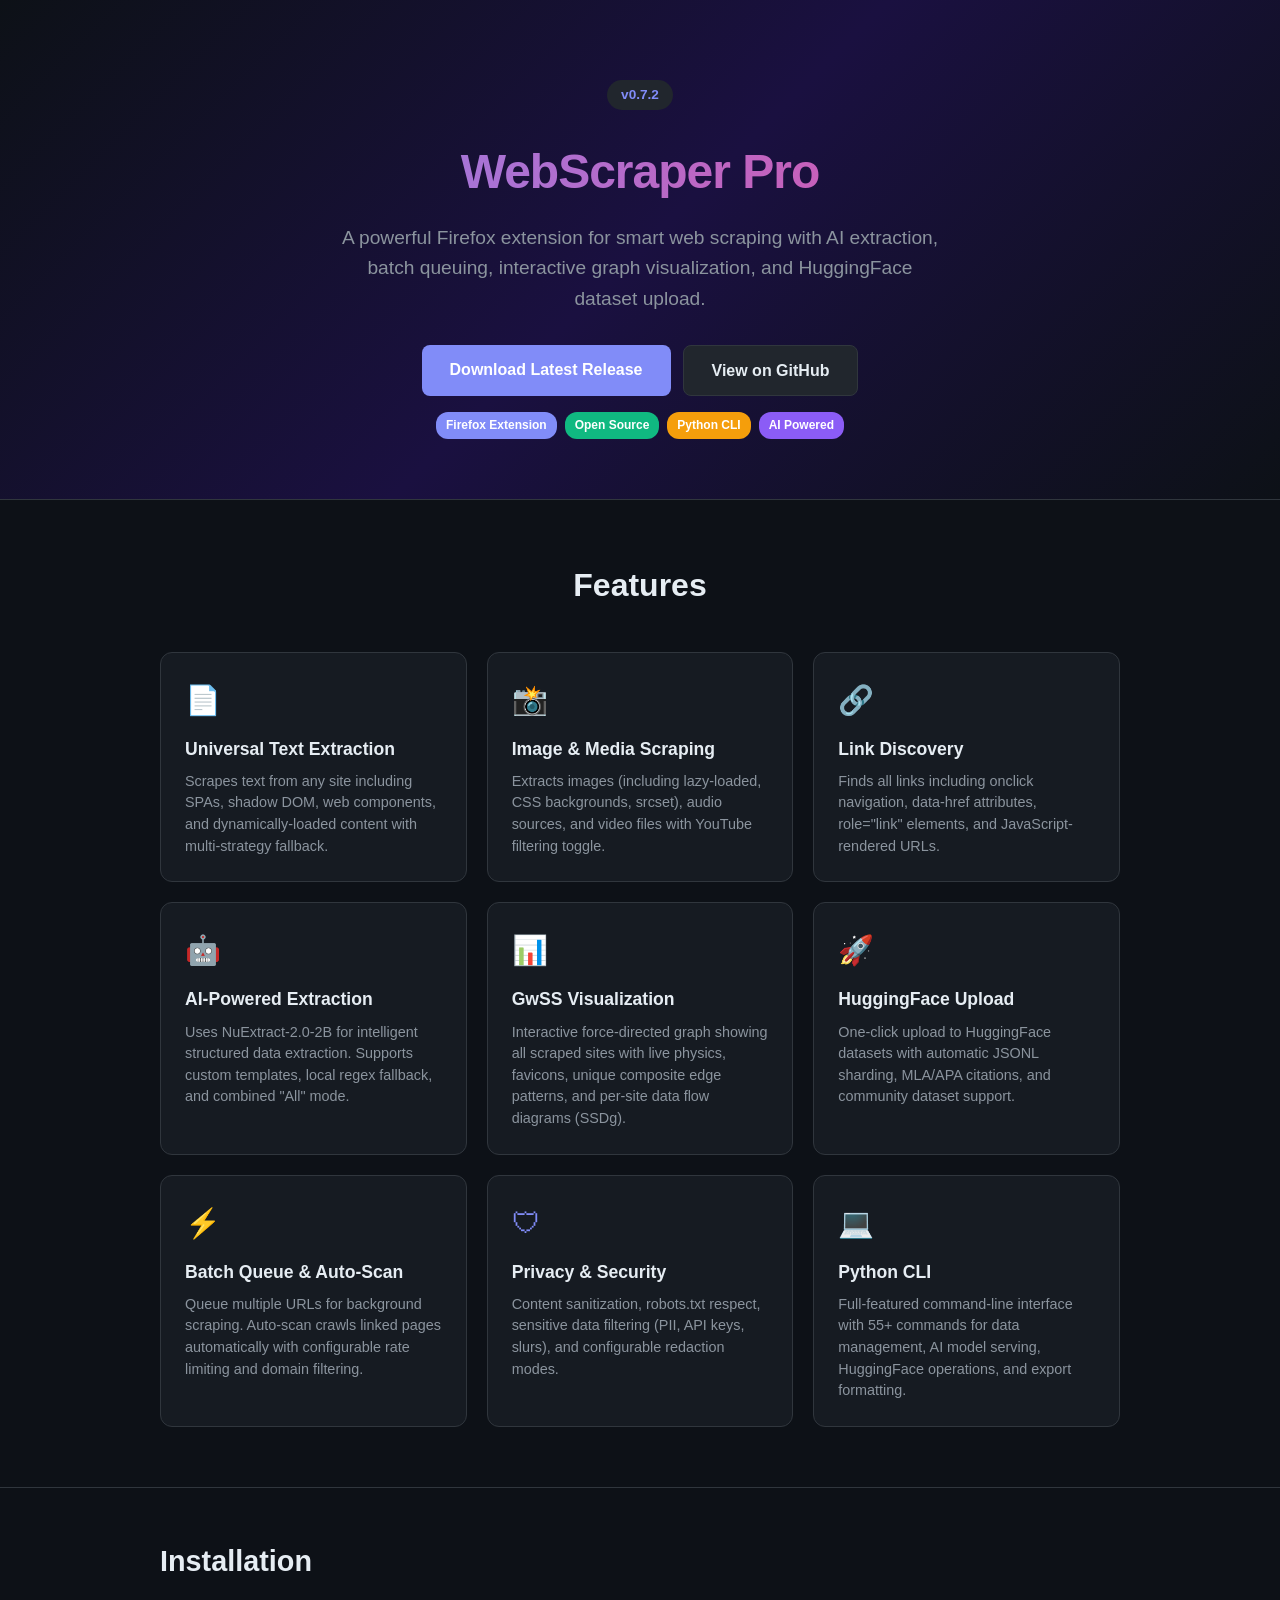
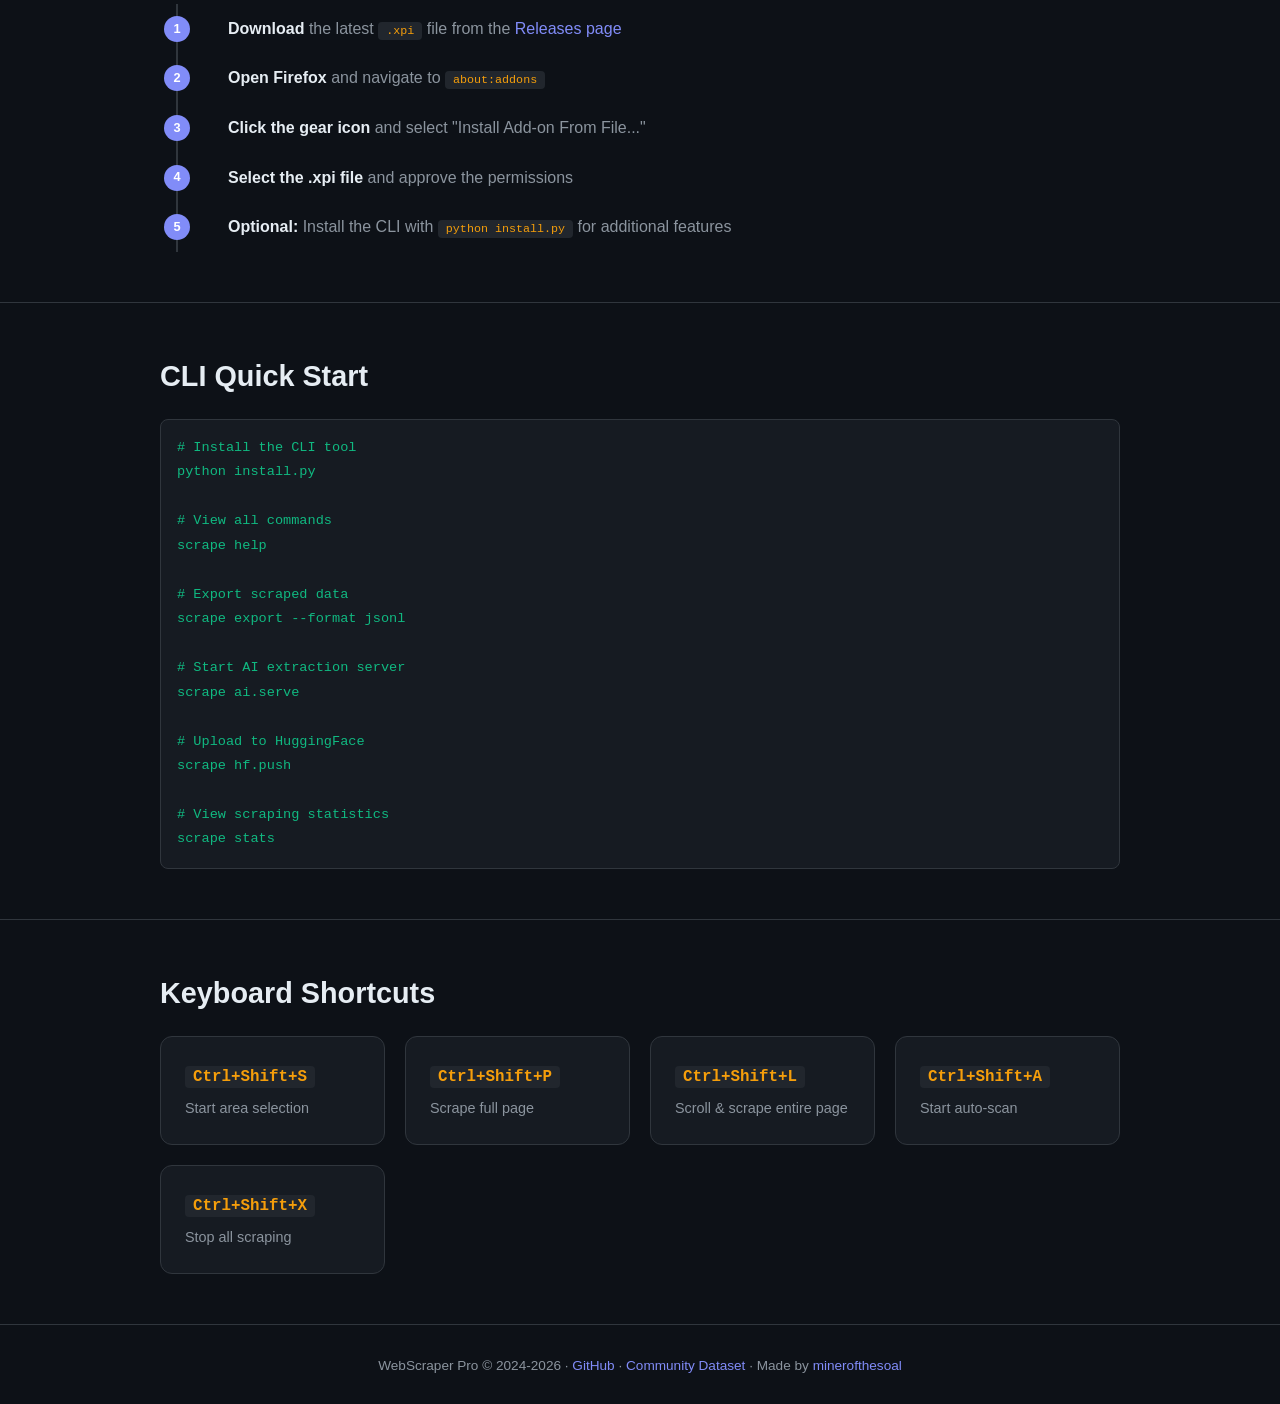
==== docs/index.html @ 4ba517a9 "Add GitHub Pages homepage in docs/ Static landing page with features, installation instructions, CLI" ====
<!DOCTYPE html>
<html lang="en">
<head>
  <meta charset="UTF-8">
  <meta name="viewport" content="width=device-width, initial-scale=1.0">
  <title>WebScraper Pro - Firefox Extension for Smart Web Scraping</title>
  <meta name="description" content="WebScraper Pro is a powerful Firefox extension for scraping text, images, links, audio, and video with AI extraction, batch queuing, GwSS visualization, and HuggingFace upload.">
  <style>
    :root {
      --bg: #0d1117;
      --bg2: #161b22;
      --bg3: #21262d;
      --border: #30363d;
      --text: #e6edf3;
      --text2: #8b949e;
      --accent: #818cf8;
      --accent2: #6366f1;
      --green: #10b981;
      --orange: #f59e0b;
      --purple: #8b5cf6;
      --pink: #ec4899;
    }
    * { margin: 0; padding: 0; box-sizing: border-box; }
    body {
      font-family: -apple-system, BlinkMacSystemFont, "Segoe UI", Roboto, "Inter", sans-serif;
      background: var(--bg);
      color: var(--text);
      line-height: 1.6;
    }
    a { color: var(--accent); text-decoration: none; }
    a:hover { text-decoration: underline; }

    .hero {
      text-align: center;
      padding: 80px 20px 60px;
      background: linear-gradient(135deg, var(--bg) 0%, #1a1040 50%, var(--bg) 100%);
      border-bottom: 1px solid var(--border);
    }
    .hero h1 {
      font-size: 3rem;
      font-weight: 800;
      letter-spacing: -1px;
      background: linear-gradient(90deg, var(--accent), var(--pink));
      -webkit-background-clip: text;
      -webkit-text-fill-color: transparent;
      background-clip: text;
    }
    .hero .tagline {
      font-size: 1.2rem;
      color: var(--text2);
      margin: 12px 0 30px;
      max-width: 600px;
      margin-left: auto;
      margin-right: auto;
    }
    .hero .version {
      display: inline-block;
      background: var(--bg3);
      color: var(--accent);
      padding: 4px 14px;
      border-radius: 20px;
      font-size: 0.85rem;
      font-weight: 600;
      margin-bottom: 24px;
    }
    .btn-row { display: flex; gap: 12px; justify-content: center; flex-wrap: wrap; }
    .btn {
      display: inline-block;
      padding: 12px 28px;
      border-radius: 8px;
      font-size: 1rem;
      font-weight: 600;
      border: none;
      cursor: pointer;
      transition: all 0.2s;
    }
    .btn-primary { background: var(--accent); color: #fff; }
    .btn-primary:hover { background: var(--accent2); text-decoration: none; }
    .btn-secondary { background: var(--bg3); color: var(--text); border: 1px solid var(--border); }
    .btn-secondary:hover { background: var(--border); text-decoration: none; }

    .container { max-width: 1000px; margin: 0 auto; padding: 0 20px; }

    .features {
      padding: 60px 20px;
    }
    .features h2 {
      text-align: center;
      font-size: 2rem;
      margin-bottom: 40px;
    }
    .feature-grid {
      display: grid;
      grid-template-columns: repeat(auto-fit, minmax(280px, 1fr));
      gap: 20px;
      max-width: 1000px;
      margin: 0 auto;
    }
    .feature-card {
      background: var(--bg2);
      border: 1px solid var(--border);
      border-radius: 12px;
      padding: 24px;
      transition: border-color 0.2s;
    }
    .feature-card:hover { border-color: var(--accent); }
    .feature-card .icon {
      font-size: 1.8rem;
      margin-bottom: 12px;
      display: block;
    }
    .feature-card h3 {
      font-size: 1.1rem;
      margin-bottom: 8px;
      color: var(--text);
    }
    .feature-card p {
      font-size: 0.9rem;
      color: var(--text2);
      line-height: 1.5;
    }

    .section {
      padding: 50px 20px;
      border-top: 1px solid var(--border);
    }
    .section h2 {
      font-size: 1.8rem;
      margin-bottom: 20px;
    }

    .install-steps {
      list-style: none;
      counter-reset: step;
    }
    .install-steps li {
      counter-increment: step;
      padding: 12px 0 12px 50px;
      position: relative;
      border-left: 2px solid var(--border);
      margin-left: 16px;
    }
    .install-steps li::before {
      content: counter(step);
      position: absolute;
      left: -14px;
      width: 26px;
      height: 26px;
      background: var(--accent);
      color: #fff;
      border-radius: 50%;
      display: flex;
      align-items: center;
      justify-content: center;
      font-size: 0.8rem;
      font-weight: 700;
    }
    .install-steps li strong { color: var(--text); }
    .install-steps li { color: var(--text2); }

    code {
      background: var(--bg3);
      padding: 2px 8px;
      border-radius: 4px;
      font-size: 0.9em;
      color: var(--orange);
    }

    .cli-section pre {
      background: var(--bg2);
      border: 1px solid var(--border);
      border-radius: 8px;
      padding: 16px;
      overflow-x: auto;
      font-size: 0.85rem;
      color: var(--green);
      line-height: 1.8;
    }

    .footer {
      text-align: center;
      padding: 30px 20px;
      border-top: 1px solid var(--border);
      color: var(--text2);
      font-size: 0.85rem;
    }
    .footer a { color: var(--accent); }

    .badges { display: flex; gap: 8px; justify-content: center; margin-top: 16px; flex-wrap: wrap; }
    .badge {
      display: inline-block;
      font-size: 0.75rem;
      font-weight: 600;
      padding: 4px 10px;
      border-radius: 12px;
      color: #fff;
    }

    @media (max-width: 600px) {
      .hero h1 { font-size: 2rem; }
      .hero .tagline { font-size: 1rem; }
      .feature-grid { grid-template-columns: 1fr; }
    }
  </style>
</head>
<body>
  <div class="hero">
    <span class="version">v0.7.2</span>
    <h1>WebScraper Pro</h1>
    <p class="tagline">
      A powerful Firefox extension for smart web scraping with AI extraction, batch queuing, interactive graph visualization, and HuggingFace dataset upload.
    </p>
    <div class="btn-row">
      <a href="https://github.com/minerofthesoal/Scraper/releases" class="btn btn-primary">Download Latest Release</a>
      <a href="https://github.com/minerofthesoal/Scraper" class="btn btn-secondary">View on GitHub</a>
    </div>
    <div class="badges">
      <span class="badge" style="background: var(--accent)">Firefox Extension</span>
      <span class="badge" style="background: var(--green)">Open Source</span>
      <span class="badge" style="background: var(--orange)">Python CLI</span>
      <span class="badge" style="background: var(--purple)">AI Powered</span>
    </div>
  </div>

  <section class="features">
    <div class="container">
      <h2>Features</h2>
      <div class="feature-grid">
        <div class="feature-card">
          <span class="icon" style="color:var(--accent)">&#128196;</span>
          <h3>Universal Text Extraction</h3>
          <p>Scrapes text from any site including SPAs, shadow DOM, web components, and dynamically-loaded content with multi-strategy fallback.</p>
        </div>
        <div class="feature-card">
          <span class="icon" style="color:var(--orange)">&#128248;</span>
          <h3>Image &amp; Media Scraping</h3>
          <p>Extracts images (including lazy-loaded, CSS backgrounds, srcset), audio sources, and video files with YouTube filtering toggle.</p>
        </div>
        <div class="feature-card">
          <span class="icon" style="color:var(--green)">&#128279;</span>
          <h3>Link Discovery</h3>
          <p>Finds all links including onclick navigation, data-href attributes, role="link" elements, and JavaScript-rendered URLs.</p>
        </div>
        <div class="feature-card">
          <span class="icon" style="color:var(--purple)">&#129302;</span>
          <h3>AI-Powered Extraction</h3>
          <p>Uses NuExtract-2.0-2B for intelligent structured data extraction. Supports custom templates, local regex fallback, and combined "All" mode.</p>
        </div>
        <div class="feature-card">
          <span class="icon" style="color:var(--pink)">&#128202;</span>
          <h3>GwSS Visualization</h3>
          <p>Interactive force-directed graph showing all scraped sites with live physics, favicons, unique composite edge patterns, and per-site data flow diagrams (SSDg).</p>
        </div>
        <div class="feature-card">
          <span class="icon" style="color:var(--orange)">&#128640;</span>
          <h3>HuggingFace Upload</h3>
          <p>One-click upload to HuggingFace datasets with automatic JSONL sharding, MLA/APA citations, and community dataset support.</p>
        </div>
        <div class="feature-card">
          <span class="icon" style="color:var(--green)">&#9889;</span>
          <h3>Batch Queue &amp; Auto-Scan</h3>
          <p>Queue multiple URLs for background scraping. Auto-scan crawls linked pages automatically with configurable rate limiting and domain filtering.</p>
        </div>
        <div class="feature-card">
          <span class="icon" style="color:var(--accent)">&#128737;</span>
          <h3>Privacy &amp; Security</h3>
          <p>Content sanitization, robots.txt respect, sensitive data filtering (PII, API keys, slurs), and configurable redaction modes.</p>
        </div>
        <div class="feature-card">
          <span class="icon" style="color:var(--purple)">&#128187;</span>
          <h3>Python CLI</h3>
          <p>Full-featured command-line interface with 55+ commands for data management, AI model serving, HuggingFace operations, and export formatting.</p>
        </div>
      </div>
    </div>
  </section>

  <section class="section">
    <div class="container">
      <h2>Installation</h2>
      <ol class="install-steps">
        <li><strong>Download</strong> the latest <code>.xpi</code> file from the <a href="https://github.com/minerofthesoal/Scraper/releases">Releases page</a></li>
        <li><strong>Open Firefox</strong> and navigate to <code>about:addons</code></li>
        <li><strong>Click the gear icon</strong> and select "Install Add-on From File..."</li>
        <li><strong>Select the .xpi file</strong> and approve the permissions</li>
        <li><strong>Optional:</strong> Install the CLI with <code>python install.py</code> for additional features</li>
      </ol>
    </div>
  </section>

  <section class="section cli-section">
    <div class="container">
      <h2>CLI Quick Start</h2>
<pre>
# Install the CLI tool
python install.py

# View all commands
scrape help

# Export scraped data
scrape export --format jsonl

# Start AI extraction server
scrape ai.serve

# Upload to HuggingFace
scrape hf.push

# View scraping statistics
scrape stats
</pre>
    </div>
  </section>

  <section class="section">
    <div class="container">
      <h2>Keyboard Shortcuts</h2>
      <div class="feature-grid" style="grid-template-columns: repeat(auto-fit, minmax(220px, 1fr))">
        <div class="feature-card">
          <h3><code>Ctrl+Shift+S</code></h3>
          <p>Start area selection</p>
        </div>
        <div class="feature-card">
          <h3><code>Ctrl+Shift+P</code></h3>
          <p>Scrape full page</p>
        </div>
        <div class="feature-card">
          <h3><code>Ctrl+Shift+L</code></h3>
          <p>Scroll &amp; scrape entire page</p>
        </div>
        <div class="feature-card">
          <h3><code>Ctrl+Shift+A</code></h3>
          <p>Start auto-scan</p>
        </div>
        <div class="feature-card">
          <h3><code>Ctrl+Shift+X</code></h3>
          <p>Stop all scraping</p>
        </div>
      </div>
    </div>
  </section>

  <footer class="footer">
    <p>
      WebScraper Pro &copy; 2024-2026 &middot;
      <a href="https://github.com/minerofthesoal/Scraper">GitHub</a> &middot;
      <a href="https://huggingface.co/datasets/ray0rf1re/Site.scraped">Community Dataset</a> &middot;
      Made by <a href="https://github.com/minerofthesoal">minerofthesoal</a>
    </p>
  </footer>
</body>
</html>
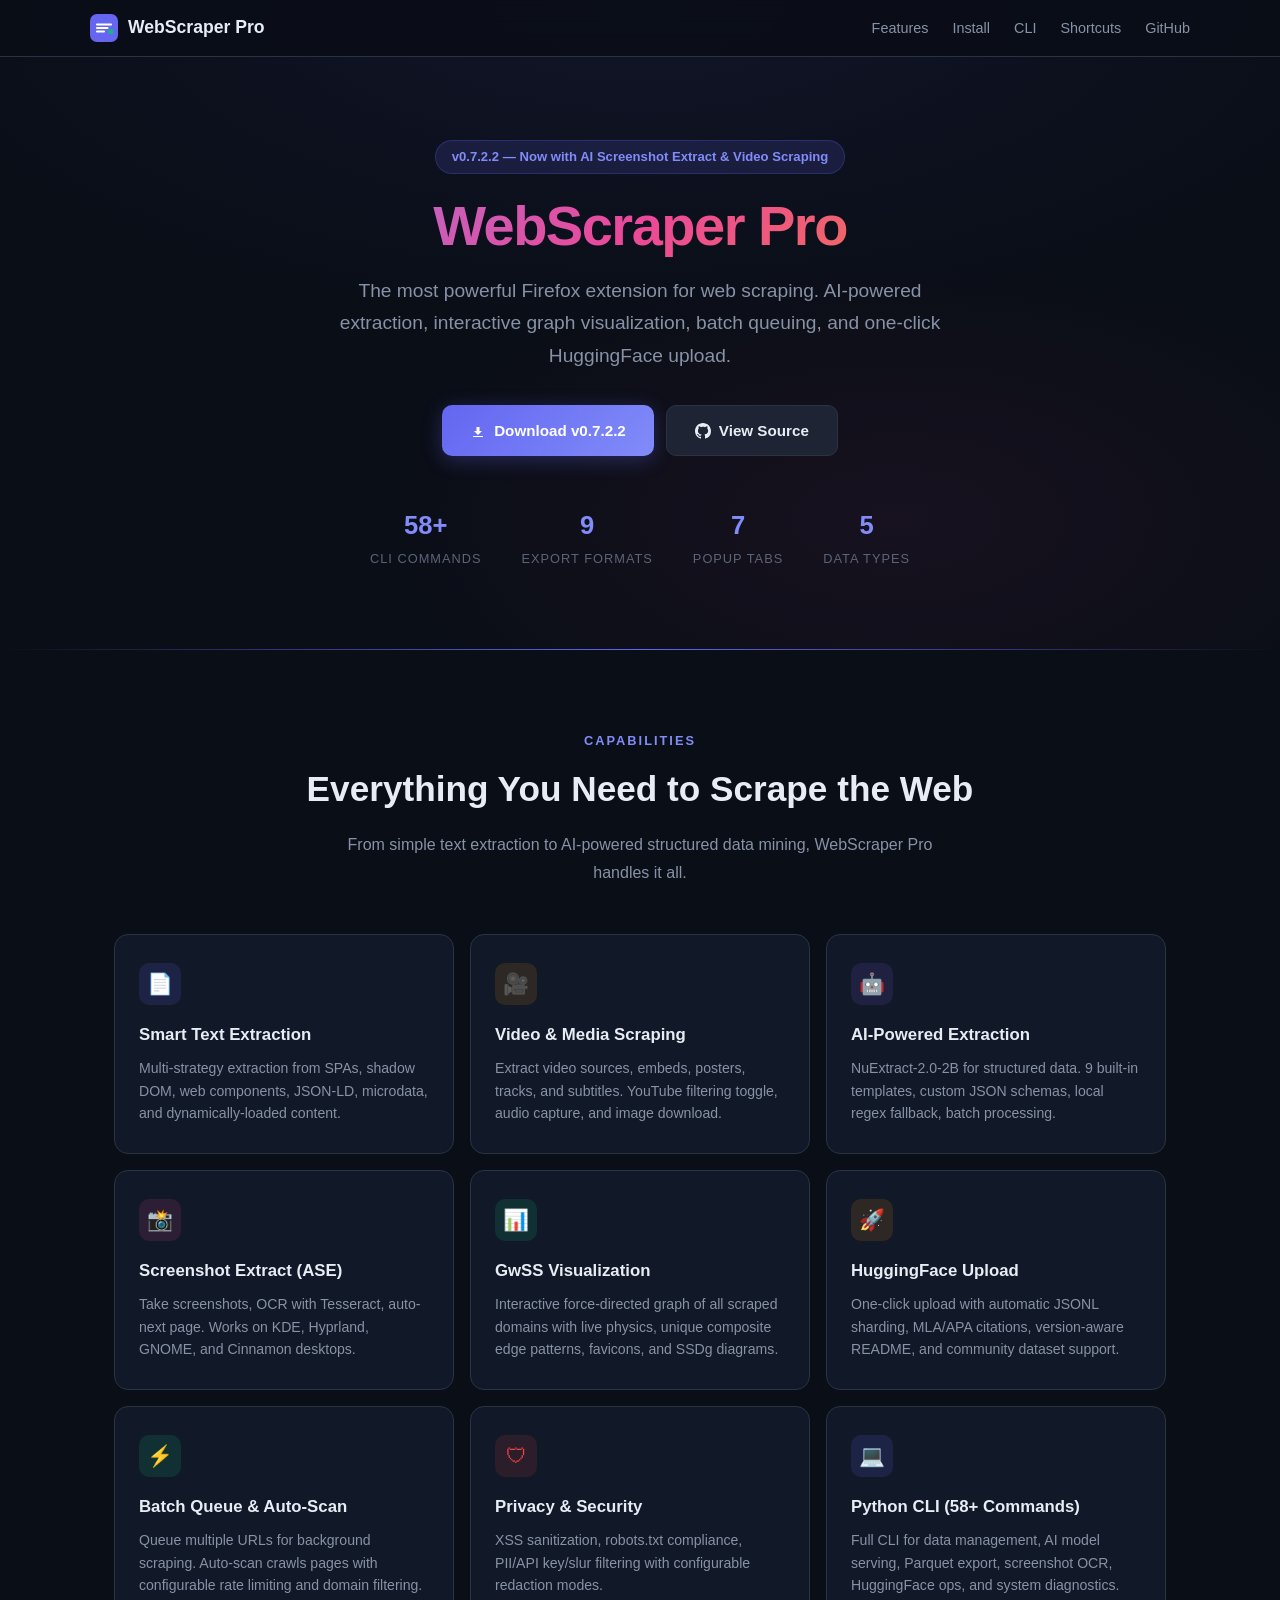
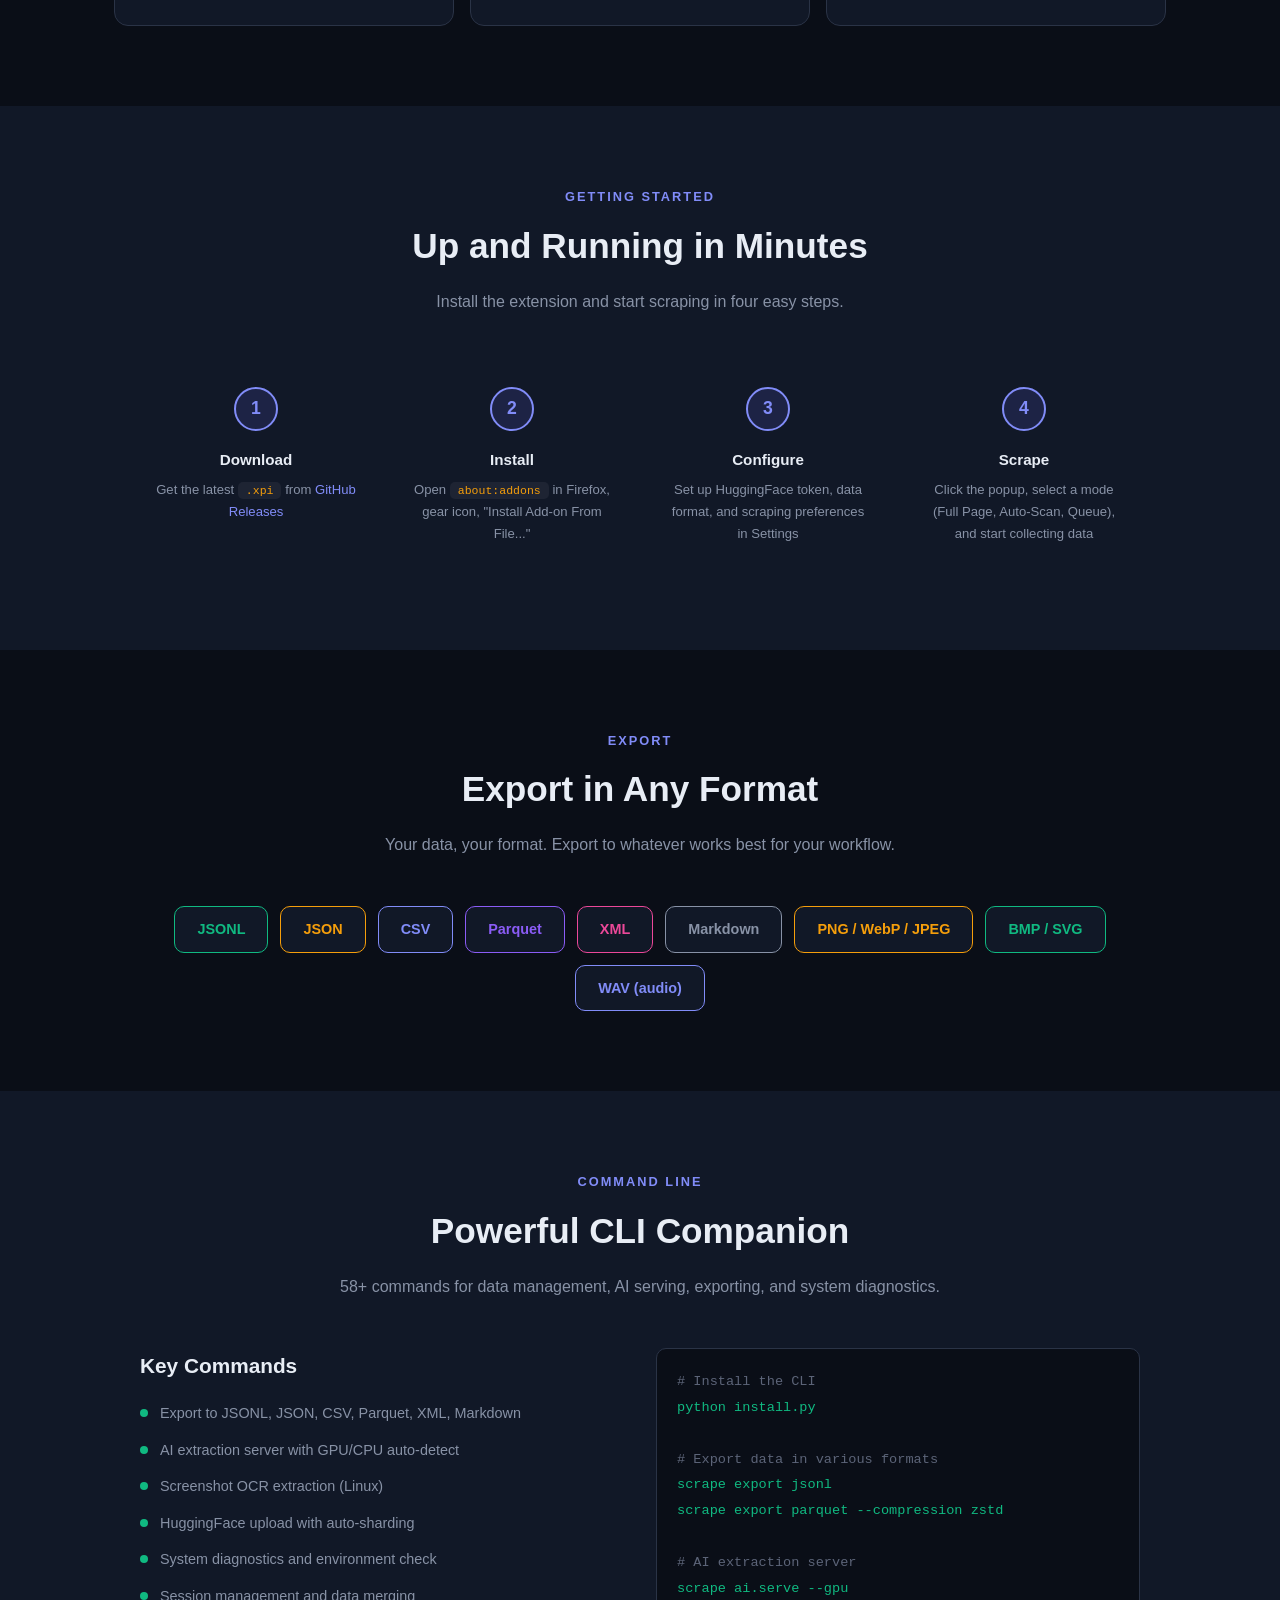
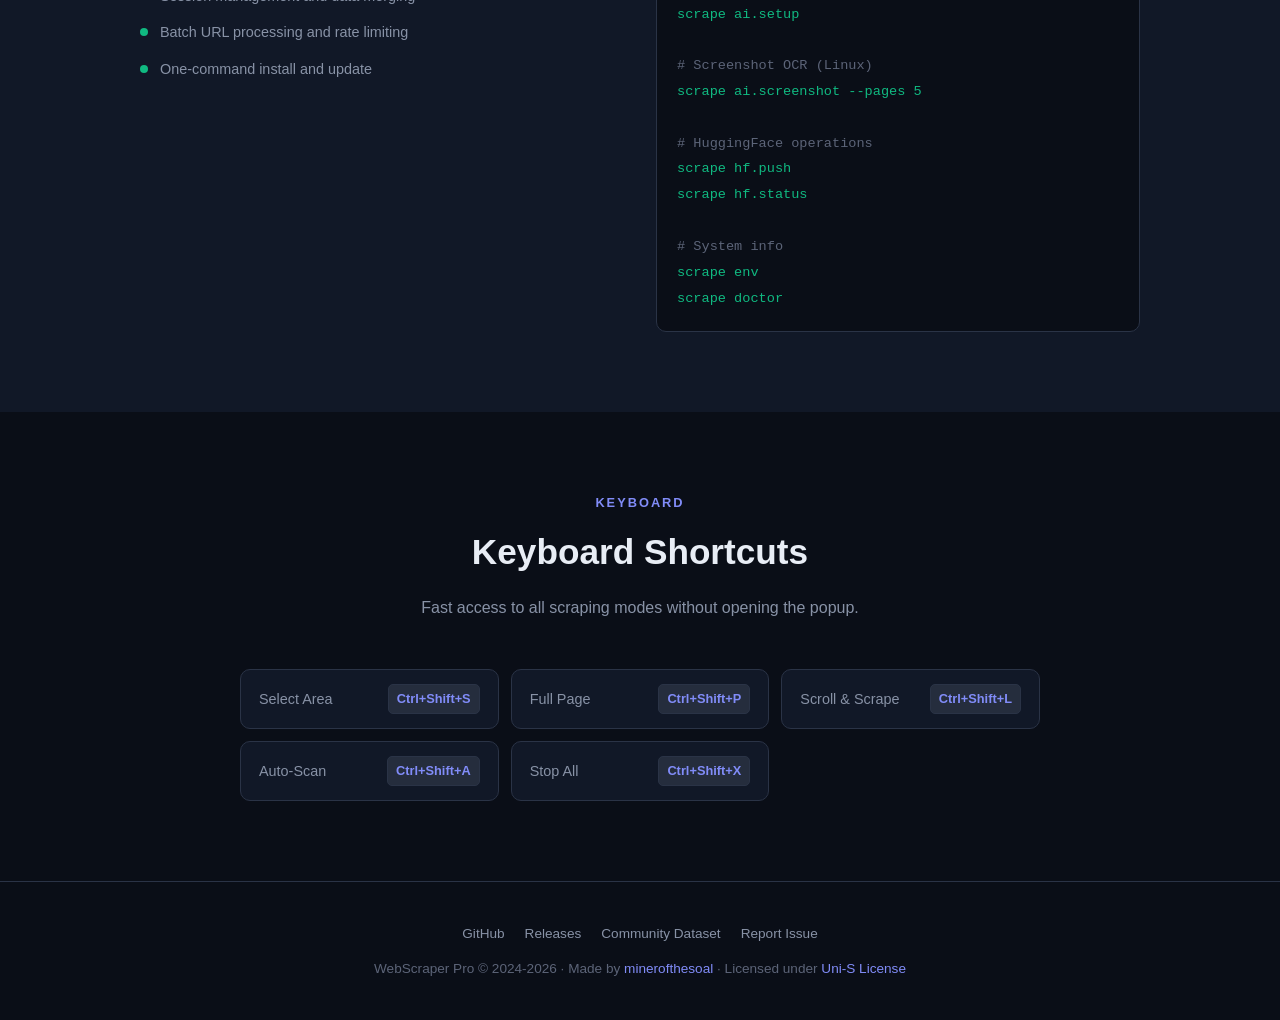
==== commit e4b44c3a: "v0.7.2.2: Add popup features, fix AI extraction, Python 3.14 venv, new icon Popup: video stats, vide" ====
--- a/docs/index.html
+++ b/docs/index.html
@@ -7,40 +7,88 @@
   <meta name="description" content="WebScraper Pro is a powerful Firefox extension for scraping text, images, links, audio, and video with AI extraction, batch queuing, GwSS visualization, and HuggingFace upload.">
   <style>
     :root {
-      --bg: #0d1117;
-      --bg2: #161b22;
-      --bg3: #21262d;
-      --border: #30363d;
-      --text: #e6edf3;
-      --text2: #8b949e;
+      --bg: #0a0e17;
+      --bg2: #111827;
+      --bg3: #1e2433;
+      --bg4: #252d3d;
+      --border: #2a3346;
+      --text: #e8edf5;
+      --text2: #8892a6;
+      --text3: #5c6478;
       --accent: #818cf8;
       --accent2: #6366f1;
+      --accent-glow: rgba(99, 102, 241, 0.15);
       --green: #10b981;
+      --green-glow: rgba(16, 185, 129, 0.15);
       --orange: #f59e0b;
       --purple: #8b5cf6;
       --pink: #ec4899;
+      --red: #ef4444;
     }
     * { margin: 0; padding: 0; box-sizing: border-box; }
     body {
       font-family: -apple-system, BlinkMacSystemFont, "Segoe UI", Roboto, "Inter", sans-serif;
       background: var(--bg);
       color: var(--text);
-      line-height: 1.6;
-    }
-    a { color: var(--accent); text-decoration: none; }
-    a:hover { text-decoration: underline; }
-
+      line-height: 1.7;
+      overflow-x: hidden;
+    }
+    a { color: var(--accent); text-decoration: none; transition: color 0.2s; }
+    a:hover { color: #a5b4fc; text-decoration: underline; }
+
+    /* ── Nav ── */
+    .nav {
+      position: fixed; top: 0; left: 0; right: 0; z-index: 100;
+      background: rgba(10, 14, 23, 0.85);
+      backdrop-filter: blur(12px);
+      border-bottom: 1px solid var(--border);
+      padding: 0 24px;
+    }
+    .nav-inner {
+      max-width: 1100px; margin: 0 auto;
+      display: flex; align-items: center; justify-content: space-between;
+      height: 56px;
+    }
+    .nav-brand {
+      display: flex; align-items: center; gap: 10px;
+      font-weight: 700; font-size: 1.1rem; color: var(--text);
+    }
+    .nav-brand svg { width: 28px; height: 28px; }
+    .nav-links { display: flex; gap: 24px; }
+    .nav-links a { color: var(--text2); font-size: 0.9rem; font-weight: 500; }
+    .nav-links a:hover { color: var(--text); text-decoration: none; }
+
+    /* ── Hero ── */
     .hero {
       text-align: center;
-      padding: 80px 20px 60px;
-      background: linear-gradient(135deg, var(--bg) 0%, #1a1040 50%, var(--bg) 100%);
-      border-bottom: 1px solid var(--border);
+      padding: 140px 20px 80px;
+      position: relative;
+      background:
+        radial-gradient(ellipse 60% 50% at 50% 0%, rgba(99, 102, 241, 0.08), transparent),
+        radial-gradient(ellipse 40% 40% at 70% 80%, rgba(236, 72, 153, 0.06), transparent),
+        var(--bg);
+    }
+    .hero::after {
+      content: ""; position: absolute; bottom: 0; left: 0; right: 0; height: 1px;
+      background: linear-gradient(90deg, transparent, var(--accent2), transparent);
+    }
+    .hero .version-badge {
+      display: inline-block;
+      background: var(--accent-glow);
+      color: var(--accent);
+      padding: 5px 16px;
+      border-radius: 20px;
+      font-size: 0.82rem;
+      font-weight: 600;
+      border: 1px solid rgba(99, 102, 241, 0.25);
+      margin-bottom: 20px;
     }
     .hero h1 {
-      font-size: 3rem;
+      font-size: 3.5rem;
       font-weight: 800;
-      letter-spacing: -1px;
-      background: linear-gradient(90deg, var(--accent), var(--pink));
+      letter-spacing: -1.5px;
+      line-height: 1.15;
+      background: linear-gradient(135deg, var(--accent) 0%, var(--pink) 50%, var(--orange) 100%);
       -webkit-background-clip: text;
       -webkit-text-fill-color: transparent;
       background-clip: text;
@@ -48,305 +96,474 @@
     .hero .tagline {
       font-size: 1.2rem;
       color: var(--text2);
-      margin: 12px 0 30px;
-      max-width: 600px;
-      margin-left: auto;
-      margin-right: auto;
-    }
-    .hero .version {
-      display: inline-block;
-      background: var(--bg3);
-      color: var(--accent);
-      padding: 4px 14px;
-      border-radius: 20px;
-      font-size: 0.85rem;
-      font-weight: 600;
-      margin-bottom: 24px;
+      margin: 16px auto 32px;
+      max-width: 620px;
     }
     .btn-row { display: flex; gap: 12px; justify-content: center; flex-wrap: wrap; }
     .btn {
-      display: inline-block;
+      display: inline-flex; align-items: center; gap: 8px;
       padding: 12px 28px;
-      border-radius: 8px;
-      font-size: 1rem;
+      border-radius: 10px;
+      font-size: 0.95rem;
       font-weight: 600;
       border: none;
       cursor: pointer;
       transition: all 0.2s;
     }
-    .btn-primary { background: var(--accent); color: #fff; }
-    .btn-primary:hover { background: var(--accent2); text-decoration: none; }
-    .btn-secondary { background: var(--bg3); color: var(--text); border: 1px solid var(--border); }
-    .btn-secondary:hover { background: var(--border); text-decoration: none; }
-
-    .container { max-width: 1000px; margin: 0 auto; padding: 0 20px; }
-
-    .features {
-      padding: 60px 20px;
-    }
-    .features h2 {
+    .btn-primary {
+      background: linear-gradient(135deg, var(--accent2), var(--accent));
+      color: #fff;
+      box-shadow: 0 4px 20px rgba(99, 102, 241, 0.3);
+    }
+    .btn-primary:hover { transform: translateY(-1px); box-shadow: 0 6px 24px rgba(99, 102, 241, 0.4); text-decoration: none; }
+    .btn-secondary {
+      background: var(--bg3);
+      color: var(--text);
+      border: 1px solid var(--border);
+    }
+    .btn-secondary:hover { background: var(--bg4); text-decoration: none; }
+
+    .hero-stats {
+      display: flex; gap: 40px; justify-content: center; margin-top: 48px;
+      flex-wrap: wrap;
+    }
+    .hero-stat { text-align: center; }
+    .hero-stat .num { font-size: 1.6rem; font-weight: 700; color: var(--accent); }
+    .hero-stat .label { font-size: 0.8rem; color: var(--text3); text-transform: uppercase; letter-spacing: 1px; }
+
+    /* ── Container ── */
+    .container { max-width: 1100px; margin: 0 auto; padding: 0 24px; }
+
+    /* ── Features ── */
+    .features { padding: 80px 20px; }
+    .section-label {
       text-align: center;
-      font-size: 2rem;
-      margin-bottom: 40px;
+      font-size: 0.8rem;
+      text-transform: uppercase;
+      letter-spacing: 2px;
+      color: var(--accent);
+      font-weight: 600;
+      margin-bottom: 8px;
+    }
+    .section-title {
+      text-align: center;
+      font-size: 2.2rem;
+      font-weight: 700;
+      margin-bottom: 12px;
+    }
+    .section-desc {
+      text-align: center;
+      color: var(--text2);
+      max-width: 600px;
+      margin: 0 auto 48px;
     }
     .feature-grid {
       display: grid;
-      grid-template-columns: repeat(auto-fit, minmax(280px, 1fr));
-      gap: 20px;
-      max-width: 1000px;
+      grid-template-columns: repeat(3, 1fr);
+      gap: 16px;
+      max-width: 1100px;
       margin: 0 auto;
     }
     .feature-card {
       background: var(--bg2);
       border: 1px solid var(--border);
-      border-radius: 12px;
-      padding: 24px;
+      border-radius: 14px;
+      padding: 28px 24px;
+      transition: border-color 0.25s, transform 0.25s, box-shadow 0.25s;
+      position: relative;
+    }
+    .feature-card:hover {
+      border-color: var(--accent);
+      transform: translateY(-3px);
+      box-shadow: 0 8px 30px rgba(99, 102, 241, 0.1);
+    }
+    .feature-card .fc-icon {
+      width: 42px; height: 42px;
+      border-radius: 10px;
+      display: flex; align-items: center; justify-content: center;
+      font-size: 1.3rem;
+      margin-bottom: 16px;
+    }
+    .feature-card h3 { font-size: 1.05rem; margin-bottom: 8px; font-weight: 600; }
+    .feature-card p { font-size: 0.88rem; color: var(--text2); line-height: 1.6; }
+
+    /* ── How it works ── */
+    .how-it-works { padding: 80px 20px; background: var(--bg2); }
+    .steps {
+      display: grid; grid-template-columns: repeat(4, 1fr);
+      gap: 24px; max-width: 1000px; margin: 0 auto;
+    }
+    .step {
+      text-align: center; padding: 24px 16px;
+      position: relative;
+    }
+    .step-num {
+      width: 44px; height: 44px;
+      background: var(--accent-glow);
+      border: 2px solid var(--accent);
+      border-radius: 50%;
+      display: flex; align-items: center; justify-content: center;
+      font-weight: 700; font-size: 1.1rem; color: var(--accent);
+      margin: 0 auto 16px;
+    }
+    .step h3 { font-size: 0.95rem; margin-bottom: 6px; }
+    .step p { font-size: 0.82rem; color: var(--text2); }
+
+    /* ── Export formats ── */
+    .formats { padding: 80px 20px; }
+    .format-grid {
+      display: flex; gap: 12px; justify-content: center; flex-wrap: wrap;
+      margin-top: 32px;
+    }
+    .format-tag {
+      padding: 10px 22px;
+      background: var(--bg2);
+      border: 1px solid var(--border);
+      border-radius: 10px;
+      font-size: 0.9rem;
+      font-weight: 600;
       transition: border-color 0.2s;
     }
-    .feature-card:hover { border-color: var(--accent); }
-    .feature-card .icon {
-      font-size: 1.8rem;
-      margin-bottom: 12px;
-      display: block;
-    }
-    .feature-card h3 {
-      font-size: 1.1rem;
-      margin-bottom: 8px;
-      color: var(--text);
-    }
-    .feature-card p {
+    .format-tag:hover { border-color: var(--accent); }
+
+    /* ── CLI ── */
+    .cli-section { padding: 80px 20px; background: var(--bg2); }
+    .cli-grid {
+      display: grid; grid-template-columns: 1fr 1fr;
+      gap: 32px; max-width: 1000px; margin: 0 auto;
+    }
+    .cli-info h3 { font-size: 1.3rem; margin-bottom: 12px; }
+    .cli-info p { color: var(--text2); margin-bottom: 16px; }
+    .cli-info ul { list-style: none; padding: 0; }
+    .cli-info li {
+      padding: 6px 0 6px 20px;
+      position: relative;
+      color: var(--text2);
       font-size: 0.9rem;
-      color: var(--text2);
-      line-height: 1.5;
-    }
-
-    .section {
-      padding: 50px 20px;
+    }
+    .cli-info li::before {
+      content: ""; position: absolute; left: 0; top: 14px;
+      width: 8px; height: 8px; background: var(--green);
+      border-radius: 50%;
+    }
+    pre {
+      background: var(--bg);
+      border: 1px solid var(--border);
+      border-radius: 10px;
+      padding: 20px;
+      overflow-x: auto;
+      font-size: 0.85rem;
+      color: var(--green);
+      line-height: 1.9;
+    }
+    pre .comment { color: var(--text3); }
+
+    /* ── Shortcuts ── */
+    .shortcuts { padding: 80px 20px; }
+    .shortcut-grid {
+      display: grid; grid-template-columns: repeat(auto-fit, minmax(200px, 1fr));
+      gap: 12px; max-width: 800px; margin: 0 auto;
+    }
+    .shortcut {
+      display: flex; align-items: center; justify-content: space-between;
+      background: var(--bg2);
+      border: 1px solid var(--border);
+      border-radius: 10px;
+      padding: 14px 18px;
+    }
+    .shortcut .label { font-size: 0.9rem; color: var(--text2); }
+    kbd {
+      background: var(--bg4);
+      border: 1px solid var(--border);
+      border-radius: 5px;
+      padding: 3px 8px;
+      font-size: 0.8rem;
+      font-weight: 600;
+      color: var(--accent);
+      font-family: inherit;
+    }
+
+    /* ── Footer ── */
+    .footer {
+      text-align: center;
+      padding: 40px 20px;
       border-top: 1px solid var(--border);
-    }
-    .section h2 {
-      font-size: 1.8rem;
-      margin-bottom: 20px;
-    }
-
-    .install-steps {
-      list-style: none;
-      counter-reset: step;
-    }
-    .install-steps li {
-      counter-increment: step;
-      padding: 12px 0 12px 50px;
-      position: relative;
-      border-left: 2px solid var(--border);
-      margin-left: 16px;
-    }
-    .install-steps li::before {
-      content: counter(step);
-      position: absolute;
-      left: -14px;
-      width: 26px;
-      height: 26px;
-      background: var(--accent);
-      color: #fff;
-      border-radius: 50%;
-      display: flex;
-      align-items: center;
-      justify-content: center;
-      font-size: 0.8rem;
-      font-weight: 700;
-    }
-    .install-steps li strong { color: var(--text); }
-    .install-steps li { color: var(--text2); }
+      color: var(--text3);
+      font-size: 0.85rem;
+    }
+    .footer-links { display: flex; gap: 20px; justify-content: center; margin-bottom: 12px; }
+    .footer-links a { color: var(--text2); font-size: 0.85rem; }
 
     code {
       background: var(--bg3);
       padding: 2px 8px;
-      border-radius: 4px;
-      font-size: 0.9em;
+      border-radius: 5px;
+      font-size: 0.88em;
       color: var(--orange);
     }
 
-    .cli-section pre {
-      background: var(--bg2);
-      border: 1px solid var(--border);
-      border-radius: 8px;
-      padding: 16px;
-      overflow-x: auto;
-      font-size: 0.85rem;
-      color: var(--green);
-      line-height: 1.8;
-    }
-
-    .footer {
-      text-align: center;
-      padding: 30px 20px;
-      border-top: 1px solid var(--border);
-      color: var(--text2);
-      font-size: 0.85rem;
-    }
-    .footer a { color: var(--accent); }
-
-    .badges { display: flex; gap: 8px; justify-content: center; margin-top: 16px; flex-wrap: wrap; }
-    .badge {
-      display: inline-block;
-      font-size: 0.75rem;
-      font-weight: 600;
-      padding: 4px 10px;
-      border-radius: 12px;
-      color: #fff;
-    }
-
-    @media (max-width: 600px) {
-      .hero h1 { font-size: 2rem; }
+    @media (max-width: 768px) {
+      .hero h1 { font-size: 2.2rem; }
       .hero .tagline { font-size: 1rem; }
       .feature-grid { grid-template-columns: 1fr; }
+      .steps { grid-template-columns: 1fr 1fr; }
+      .cli-grid { grid-template-columns: 1fr; }
+      .nav-links { display: none; }
+    }
+    @media (max-width: 480px) {
+      .steps { grid-template-columns: 1fr; }
     }
   </style>
 </head>
 <body>
+  <!-- Nav -->
+  <nav class="nav">
+    <div class="nav-inner">
+      <div class="nav-brand">
+        <svg viewBox="0 0 32 32" fill="none">
+          <rect width="32" height="32" rx="8" fill="url(#logo-grad)"/>
+          <path d="M8 12h16M8 16h12M8 20h8" stroke="#fff" stroke-width="2.5" stroke-linecap="round"/>
+          <circle cx="24" cy="20" r="3" fill="#10b981"/>
+          <defs><linearGradient id="logo-grad" x1="0" y1="0" x2="32" y2="32"><stop stop-color="#6366f1"/><stop offset="1" stop-color="#ec4899"/></linearGradient></defs>
+        </svg>
+        WebScraper Pro
+      </div>
+      <div class="nav-links">
+        <a href="#features">Features</a>
+        <a href="#install">Install</a>
+        <a href="#cli">CLI</a>
+        <a href="#shortcuts">Shortcuts</a>
+        <a href="https://github.com/minerofthesoal/Scraper">GitHub</a>
+      </div>
+    </div>
+  </nav>
+
+  <!-- Hero -->
   <div class="hero">
-    <span class="version">v0.7.2</span>
+    <span class="version-badge">v0.7.2.2 &mdash; Now with AI Screenshot Extract & Video Scraping</span>
     <h1>WebScraper Pro</h1>
     <p class="tagline">
-      A powerful Firefox extension for smart web scraping with AI extraction, batch queuing, interactive graph visualization, and HuggingFace dataset upload.
+      The most powerful Firefox extension for web scraping. AI-powered extraction, interactive graph visualization, batch queuing, and one-click HuggingFace upload.
     </p>
     <div class="btn-row">
-      <a href="https://github.com/minerofthesoal/Scraper/releases" class="btn btn-primary">Download Latest Release</a>
-      <a href="https://github.com/minerofthesoal/Scraper" class="btn btn-secondary">View on GitHub</a>
-    </div>
-    <div class="badges">
-      <span class="badge" style="background: var(--accent)">Firefox Extension</span>
-      <span class="badge" style="background: var(--green)">Open Source</span>
-      <span class="badge" style="background: var(--orange)">Python CLI</span>
-      <span class="badge" style="background: var(--purple)">AI Powered</span>
+      <a href="https://github.com/minerofthesoal/Scraper/releases" class="btn btn-primary">
+        <svg width="16" height="16" viewBox="0 0 16 16" fill="currentColor"><path d="M8 12l-4-4h2.5V4h3v4H12L8 12zM3 14h10v-1H3v1z"/></svg>
+        Download v0.7.2.2
+      </a>
+      <a href="https://github.com/minerofthesoal/Scraper" class="btn btn-secondary">
+        <svg width="16" height="16" viewBox="0 0 16 16" fill="currentColor"><path fill-rule="evenodd" d="M8 0C3.58 0 0 3.58 0 8c0 3.54 2.29 6.53 5.47 7.59.4.07.55-.17.55-.38 0-.19-.01-.82-.01-1.49-2.01.37-2.53-.49-2.69-.94-.09-.23-.48-.94-.82-1.13-.28-.15-.68-.52-.01-.53.63-.01 1.08.58 1.23.82.72 1.21 1.87.87 2.33.66.07-.52.28-.87.51-1.07-1.78-.2-3.64-.89-3.64-3.95 0-.87.31-1.59.82-2.15-.08-.2-.36-1.02.08-2.12 0 0 .67-.21 2.2.82.64-.18 1.32-.27 2-.27.68 0 1.36.09 2 .27 1.53-1.04 2.2-.82 2.2-.82.44 1.1.16 1.92.08 2.12.51.56.82 1.27.82 2.15 0 3.07-1.87 3.75-3.65 3.95.29.25.54.73.54 1.48 0 1.07-.01 1.93-.01 2.2 0 .21.15.46.55.38A8.013 8.013 0 0016 8c0-4.42-3.58-8-8-8z"/></svg>
+        View Source
+      </a>
+    </div>
+    <div class="hero-stats">
+      <div class="hero-stat"><div class="num">58+</div><div class="label">CLI Commands</div></div>
+      <div class="hero-stat"><div class="num">9</div><div class="label">Export Formats</div></div>
+      <div class="hero-stat"><div class="num">7</div><div class="label">Popup Tabs</div></div>
+      <div class="hero-stat"><div class="num">5</div><div class="label">Data Types</div></div>
     </div>
   </div>
 
-  <section class="features">
+  <!-- Features -->
+  <section class="features" id="features">
     <div class="container">
-      <h2>Features</h2>
+      <div class="section-label">Capabilities</div>
+      <h2 class="section-title">Everything You Need to Scrape the Web</h2>
+      <p class="section-desc">From simple text extraction to AI-powered structured data mining, WebScraper Pro handles it all.</p>
+
       <div class="feature-grid">
         <div class="feature-card">
-          <span class="icon" style="color:var(--accent)">&#128196;</span>
-          <h3>Universal Text Extraction</h3>
-          <p>Scrapes text from any site including SPAs, shadow DOM, web components, and dynamically-loaded content with multi-strategy fallback.</p>
-        </div>
-        <div class="feature-card">
-          <span class="icon" style="color:var(--orange)">&#128248;</span>
-          <h3>Image &amp; Media Scraping</h3>
-          <p>Extracts images (including lazy-loaded, CSS backgrounds, srcset), audio sources, and video files with YouTube filtering toggle.</p>
-        </div>
-        <div class="feature-card">
-          <span class="icon" style="color:var(--green)">&#128279;</span>
-          <h3>Link Discovery</h3>
-          <p>Finds all links including onclick navigation, data-href attributes, role="link" elements, and JavaScript-rendered URLs.</p>
-        </div>
-        <div class="feature-card">
-          <span class="icon" style="color:var(--purple)">&#129302;</span>
+          <div class="fc-icon" style="background: var(--accent-glow); color: var(--accent)">&#128196;</div>
+          <h3>Smart Text Extraction</h3>
+          <p>Multi-strategy extraction from SPAs, shadow DOM, web components, JSON-LD, microdata, and dynamically-loaded content.</p>
+        </div>
+        <div class="feature-card">
+          <div class="fc-icon" style="background: rgba(245, 158, 11, 0.12); color: var(--orange)">&#127909;</div>
+          <h3>Video &amp; Media Scraping</h3>
+          <p>Extract video sources, embeds, posters, tracks, and subtitles. YouTube filtering toggle, audio capture, and image download.</p>
+        </div>
+        <div class="feature-card">
+          <div class="fc-icon" style="background: rgba(139, 92, 246, 0.12); color: var(--purple)">&#129302;</div>
           <h3>AI-Powered Extraction</h3>
-          <p>Uses NuExtract-2.0-2B for intelligent structured data extraction. Supports custom templates, local regex fallback, and combined "All" mode.</p>
-        </div>
-        <div class="feature-card">
-          <span class="icon" style="color:var(--pink)">&#128202;</span>
+          <p>NuExtract-2.0-2B for structured data. 9 built-in templates, custom JSON schemas, local regex fallback, batch processing.</p>
+        </div>
+        <div class="feature-card">
+          <div class="fc-icon" style="background: rgba(236, 72, 153, 0.12); color: var(--pink)">&#128248;</div>
+          <h3>Screenshot Extract (ASE)</h3>
+          <p>Take screenshots, OCR with Tesseract, auto-next page. Works on KDE, Hyprland, GNOME, and Cinnamon desktops.</p>
+        </div>
+        <div class="feature-card">
+          <div class="fc-icon" style="background: var(--green-glow); color: var(--green)">&#128202;</div>
           <h3>GwSS Visualization</h3>
-          <p>Interactive force-directed graph showing all scraped sites with live physics, favicons, unique composite edge patterns, and per-site data flow diagrams (SSDg).</p>
-        </div>
-        <div class="feature-card">
-          <span class="icon" style="color:var(--orange)">&#128640;</span>
+          <p>Interactive force-directed graph of all scraped domains with live physics, unique composite edge patterns, favicons, and SSDg diagrams.</p>
+        </div>
+        <div class="feature-card">
+          <div class="fc-icon" style="background: rgba(245, 158, 11, 0.12); color: var(--orange)">&#128640;</div>
           <h3>HuggingFace Upload</h3>
-          <p>One-click upload to HuggingFace datasets with automatic JSONL sharding, MLA/APA citations, and community dataset support.</p>
-        </div>
-        <div class="feature-card">
-          <span class="icon" style="color:var(--green)">&#9889;</span>
+          <p>One-click upload with automatic JSONL sharding, MLA/APA citations, version-aware README, and community dataset support.</p>
+        </div>
+        <div class="feature-card">
+          <div class="fc-icon" style="background: var(--green-glow); color: var(--green)">&#9889;</div>
           <h3>Batch Queue &amp; Auto-Scan</h3>
-          <p>Queue multiple URLs for background scraping. Auto-scan crawls linked pages automatically with configurable rate limiting and domain filtering.</p>
-        </div>
-        <div class="feature-card">
-          <span class="icon" style="color:var(--accent)">&#128737;</span>
+          <p>Queue multiple URLs for background scraping. Auto-scan crawls pages with configurable rate limiting and domain filtering.</p>
+        </div>
+        <div class="feature-card">
+          <div class="fc-icon" style="background: rgba(239, 68, 68, 0.12); color: var(--red)">&#128737;</div>
           <h3>Privacy &amp; Security</h3>
-          <p>Content sanitization, robots.txt respect, sensitive data filtering (PII, API keys, slurs), and configurable redaction modes.</p>
-        </div>
-        <div class="feature-card">
-          <span class="icon" style="color:var(--purple)">&#128187;</span>
-          <h3>Python CLI</h3>
-          <p>Full-featured command-line interface with 55+ commands for data management, AI model serving, HuggingFace operations, and export formatting.</p>
+          <p>XSS sanitization, robots.txt compliance, PII/API key/slur filtering with configurable redaction modes.</p>
+        </div>
+        <div class="feature-card">
+          <div class="fc-icon" style="background: var(--accent-glow); color: var(--accent)">&#128187;</div>
+          <h3>Python CLI (58+ Commands)</h3>
+          <p>Full CLI for data management, AI model serving, Parquet export, screenshot OCR, HuggingFace ops, and system diagnostics.</p>
         </div>
       </div>
     </div>
   </section>
 
-  <section class="section">
+  <!-- How it Works -->
+  <section class="how-it-works" id="install">
     <div class="container">
-      <h2>Installation</h2>
-      <ol class="install-steps">
-        <li><strong>Download</strong> the latest <code>.xpi</code> file from the <a href="https://github.com/minerofthesoal/Scraper/releases">Releases page</a></li>
-        <li><strong>Open Firefox</strong> and navigate to <code>about:addons</code></li>
-        <li><strong>Click the gear icon</strong> and select "Install Add-on From File..."</li>
-        <li><strong>Select the .xpi file</strong> and approve the permissions</li>
-        <li><strong>Optional:</strong> Install the CLI with <code>python install.py</code> for additional features</li>
-      </ol>
+      <div class="section-label">Getting Started</div>
+      <h2 class="section-title">Up and Running in Minutes</h2>
+      <p class="section-desc">Install the extension and start scraping in four easy steps.</p>
+
+      <div class="steps">
+        <div class="step">
+          <div class="step-num">1</div>
+          <h3>Download</h3>
+          <p>Get the latest <code>.xpi</code> from <a href="https://github.com/minerofthesoal/Scraper/releases">GitHub Releases</a></p>
+        </div>
+        <div class="step">
+          <div class="step-num">2</div>
+          <h3>Install</h3>
+          <p>Open <code>about:addons</code> in Firefox, gear icon, "Install Add-on From File..."</p>
+        </div>
+        <div class="step">
+          <div class="step-num">3</div>
+          <h3>Configure</h3>
+          <p>Set up HuggingFace token, data format, and scraping preferences in Settings</p>
+        </div>
+        <div class="step">
+          <div class="step-num">4</div>
+          <h3>Scrape</h3>
+          <p>Click the popup, select a mode (Full Page, Auto-Scan, Queue), and start collecting data</p>
+        </div>
+      </div>
     </div>
   </section>
 
-  <section class="section cli-section">
+  <!-- Export Formats -->
+  <section class="formats">
     <div class="container">
-      <h2>CLI Quick Start</h2>
-<pre>
-# Install the CLI tool
+      <div class="section-label">Export</div>
+      <h2 class="section-title">Export in Any Format</h2>
+      <p class="section-desc">Your data, your format. Export to whatever works best for your workflow.</p>
+      <div class="format-grid">
+        <div class="format-tag" style="border-color: var(--green); color: var(--green)">JSONL</div>
+        <div class="format-tag" style="border-color: var(--orange); color: var(--orange)">JSON</div>
+        <div class="format-tag" style="border-color: var(--accent); color: var(--accent)">CSV</div>
+        <div class="format-tag" style="border-color: var(--purple); color: var(--purple)">Parquet</div>
+        <div class="format-tag" style="border-color: var(--pink); color: var(--pink)">XML</div>
+        <div class="format-tag" style="border-color: var(--text2); color: var(--text2)">Markdown</div>
+        <div class="format-tag" style="border-color: var(--orange); color: var(--orange)">PNG / WebP / JPEG</div>
+        <div class="format-tag" style="border-color: var(--green); color: var(--green)">BMP / SVG</div>
+        <div class="format-tag" style="border-color: var(--accent); color: var(--accent)">WAV (audio)</div>
+      </div>
+    </div>
+  </section>
+
+  <!-- CLI -->
+  <section class="cli-section" id="cli">
+    <div class="container">
+      <div class="section-label">Command Line</div>
+      <h2 class="section-title">Powerful CLI Companion</h2>
+      <p class="section-desc">58+ commands for data management, AI serving, exporting, and system diagnostics.</p>
+
+      <div class="cli-grid">
+        <div class="cli-info">
+          <h3>Key Commands</h3>
+          <ul>
+            <li>Export to JSONL, JSON, CSV, Parquet, XML, Markdown</li>
+            <li>AI extraction server with GPU/CPU auto-detect</li>
+            <li>Screenshot OCR extraction (Linux)</li>
+            <li>HuggingFace upload with auto-sharding</li>
+            <li>System diagnostics and environment check</li>
+            <li>Session management and data merging</li>
+            <li>Batch URL processing and rate limiting</li>
+            <li>One-command install and update</li>
+          </ul>
+        </div>
+        <div>
+<pre><span class="comment"># Install the CLI</span>
 python install.py
 
-# View all commands
-scrape help
-
-# Export scraped data
-scrape export --format jsonl
-
-# Start AI extraction server
-scrape ai.serve
-
-# Upload to HuggingFace
+<span class="comment"># Export data in various formats</span>
+scrape export jsonl
+scrape export parquet --compression zstd
+
+<span class="comment"># AI extraction server</span>
+scrape ai.serve --gpu
+scrape ai.setup
+
+<span class="comment"># Screenshot OCR (Linux)</span>
+scrape ai.screenshot --pages 5
+
+<span class="comment"># HuggingFace operations</span>
 scrape hf.push
-
-# View scraping statistics
-scrape stats
-</pre>
+scrape hf.status
+
+<span class="comment"># System info</span>
+scrape env
+scrape doctor</pre>
+        </div>
+      </div>
     </div>
   </section>
 
-  <section class="section">
+  <!-- Shortcuts -->
+  <section class="shortcuts" id="shortcuts">
     <div class="container">
-      <h2>Keyboard Shortcuts</h2>
-      <div class="feature-grid" style="grid-template-columns: repeat(auto-fit, minmax(220px, 1fr))">
-        <div class="feature-card">
-          <h3><code>Ctrl+Shift+S</code></h3>
-          <p>Start area selection</p>
-        </div>
-        <div class="feature-card">
-          <h3><code>Ctrl+Shift+P</code></h3>
-          <p>Scrape full page</p>
-        </div>
-        <div class="feature-card">
-          <h3><code>Ctrl+Shift+L</code></h3>
-          <p>Scroll &amp; scrape entire page</p>
-        </div>
-        <div class="feature-card">
-          <h3><code>Ctrl+Shift+A</code></h3>
-          <p>Start auto-scan</p>
-        </div>
-        <div class="feature-card">
-          <h3><code>Ctrl+Shift+X</code></h3>
-          <p>Stop all scraping</p>
+      <div class="section-label">Keyboard</div>
+      <h2 class="section-title">Keyboard Shortcuts</h2>
+      <p class="section-desc">Fast access to all scraping modes without opening the popup.</p>
+
+      <div class="shortcut-grid">
+        <div class="shortcut">
+          <span class="label">Select Area</span>
+          <kbd>Ctrl+Shift+S</kbd>
+        </div>
+        <div class="shortcut">
+          <span class="label">Full Page</span>
+          <kbd>Ctrl+Shift+P</kbd>
+        </div>
+        <div class="shortcut">
+          <span class="label">Scroll &amp; Scrape</span>
+          <kbd>Ctrl+Shift+L</kbd>
+        </div>
+        <div class="shortcut">
+          <span class="label">Auto-Scan</span>
+          <kbd>Ctrl+Shift+A</kbd>
+        </div>
+        <div class="shortcut">
+          <span class="label">Stop All</span>
+          <kbd>Ctrl+Shift+X</kbd>
         </div>
       </div>
     </div>
   </section>
 
+  <!-- Footer -->
   <footer class="footer">
+    <div class="footer-links">
+      <a href="https://github.com/minerofthesoal/Scraper">GitHub</a>
+      <a href="https://github.com/minerofthesoal/Scraper/releases">Releases</a>
+      <a href="https://huggingface.co/datasets/ray0rf1re/Site.scraped">Community Dataset</a>
+      <a href="https://github.com/minerofthesoal/Scraper/issues">Report Issue</a>
+    </div>
     <p>
       WebScraper Pro &copy; 2024-2026 &middot;
-      <a href="https://github.com/minerofthesoal/Scraper">GitHub</a> &middot;
-      <a href="https://huggingface.co/datasets/ray0rf1re/Site.scraped">Community Dataset</a> &middot;
-      Made by <a href="https://github.com/minerofthesoal">minerofthesoal</a>
+      Made by <a href="https://github.com/minerofthesoal">minerofthesoal</a> &middot;
+      Licensed under <a href="https://github.com/minerofthesoal/Scraper/blob/main/LICENSE">Uni-S License</a>
     </p>
   </footer>
 </body>
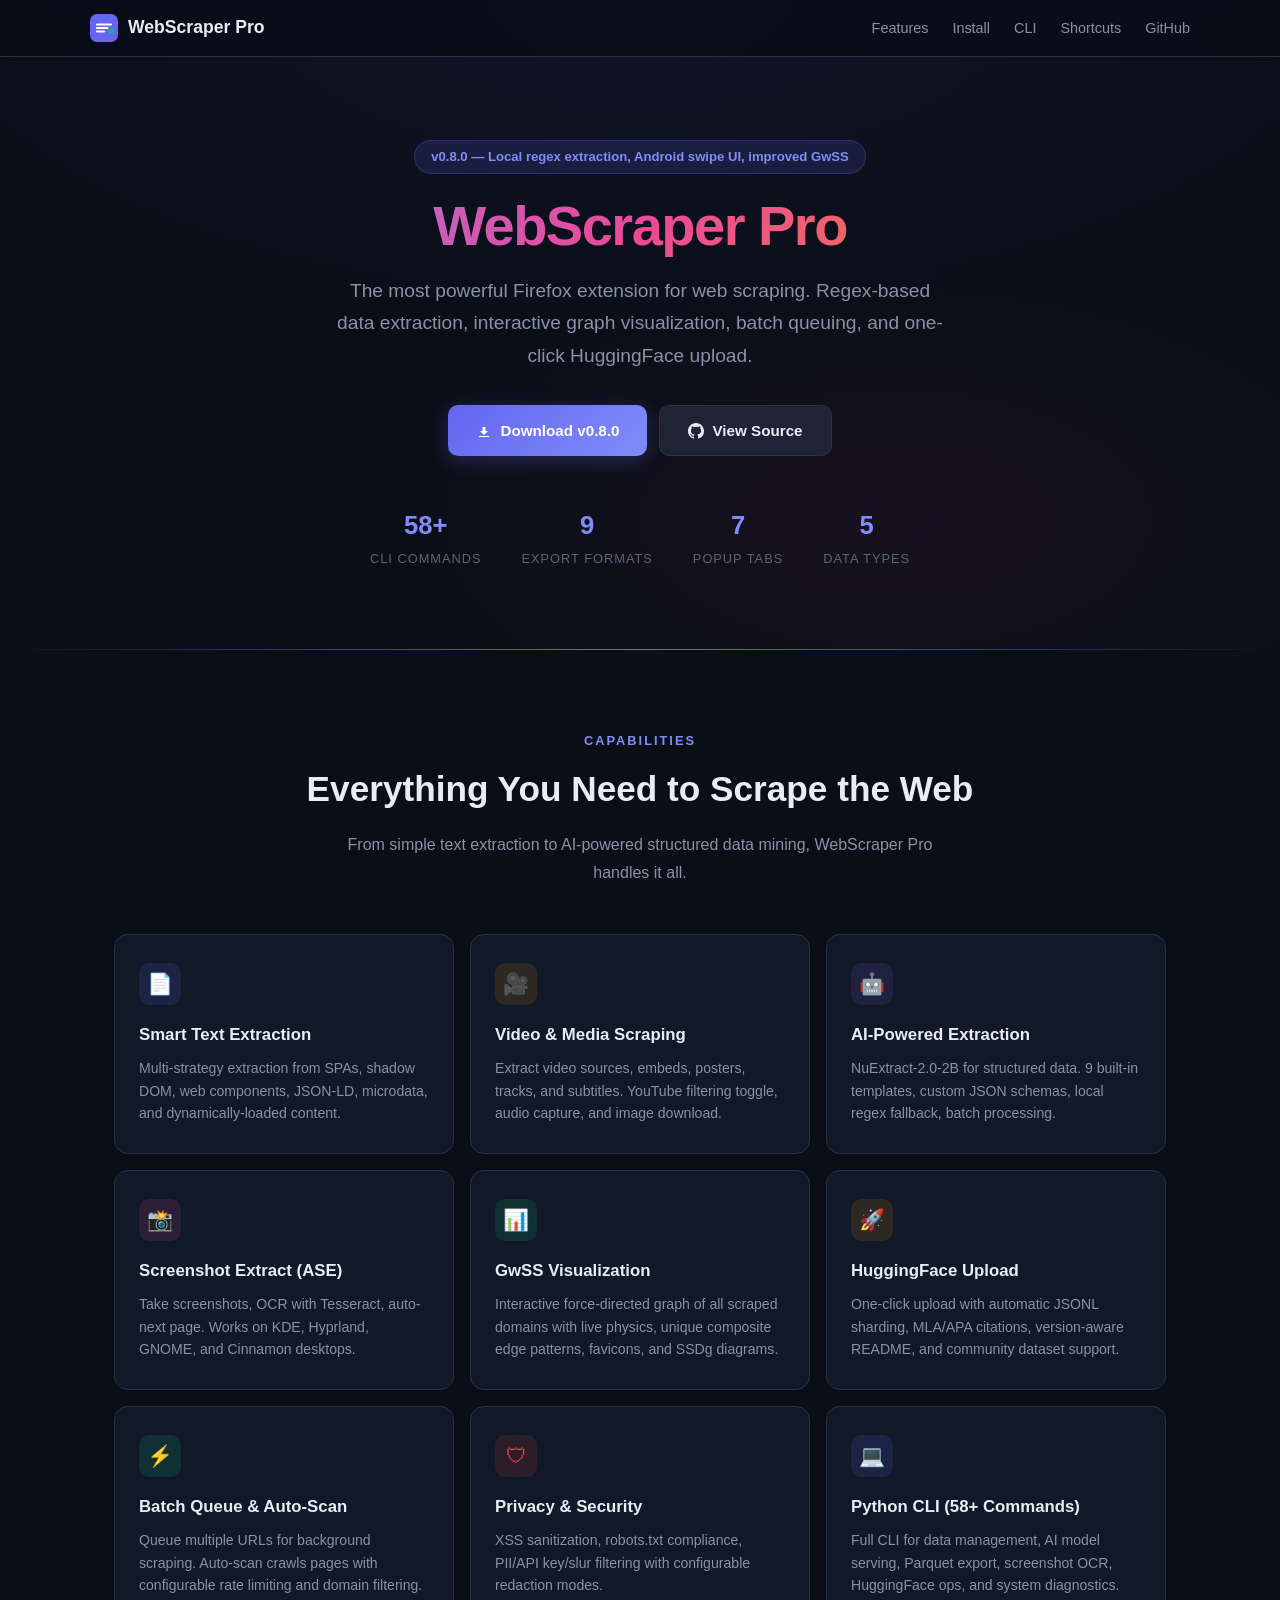
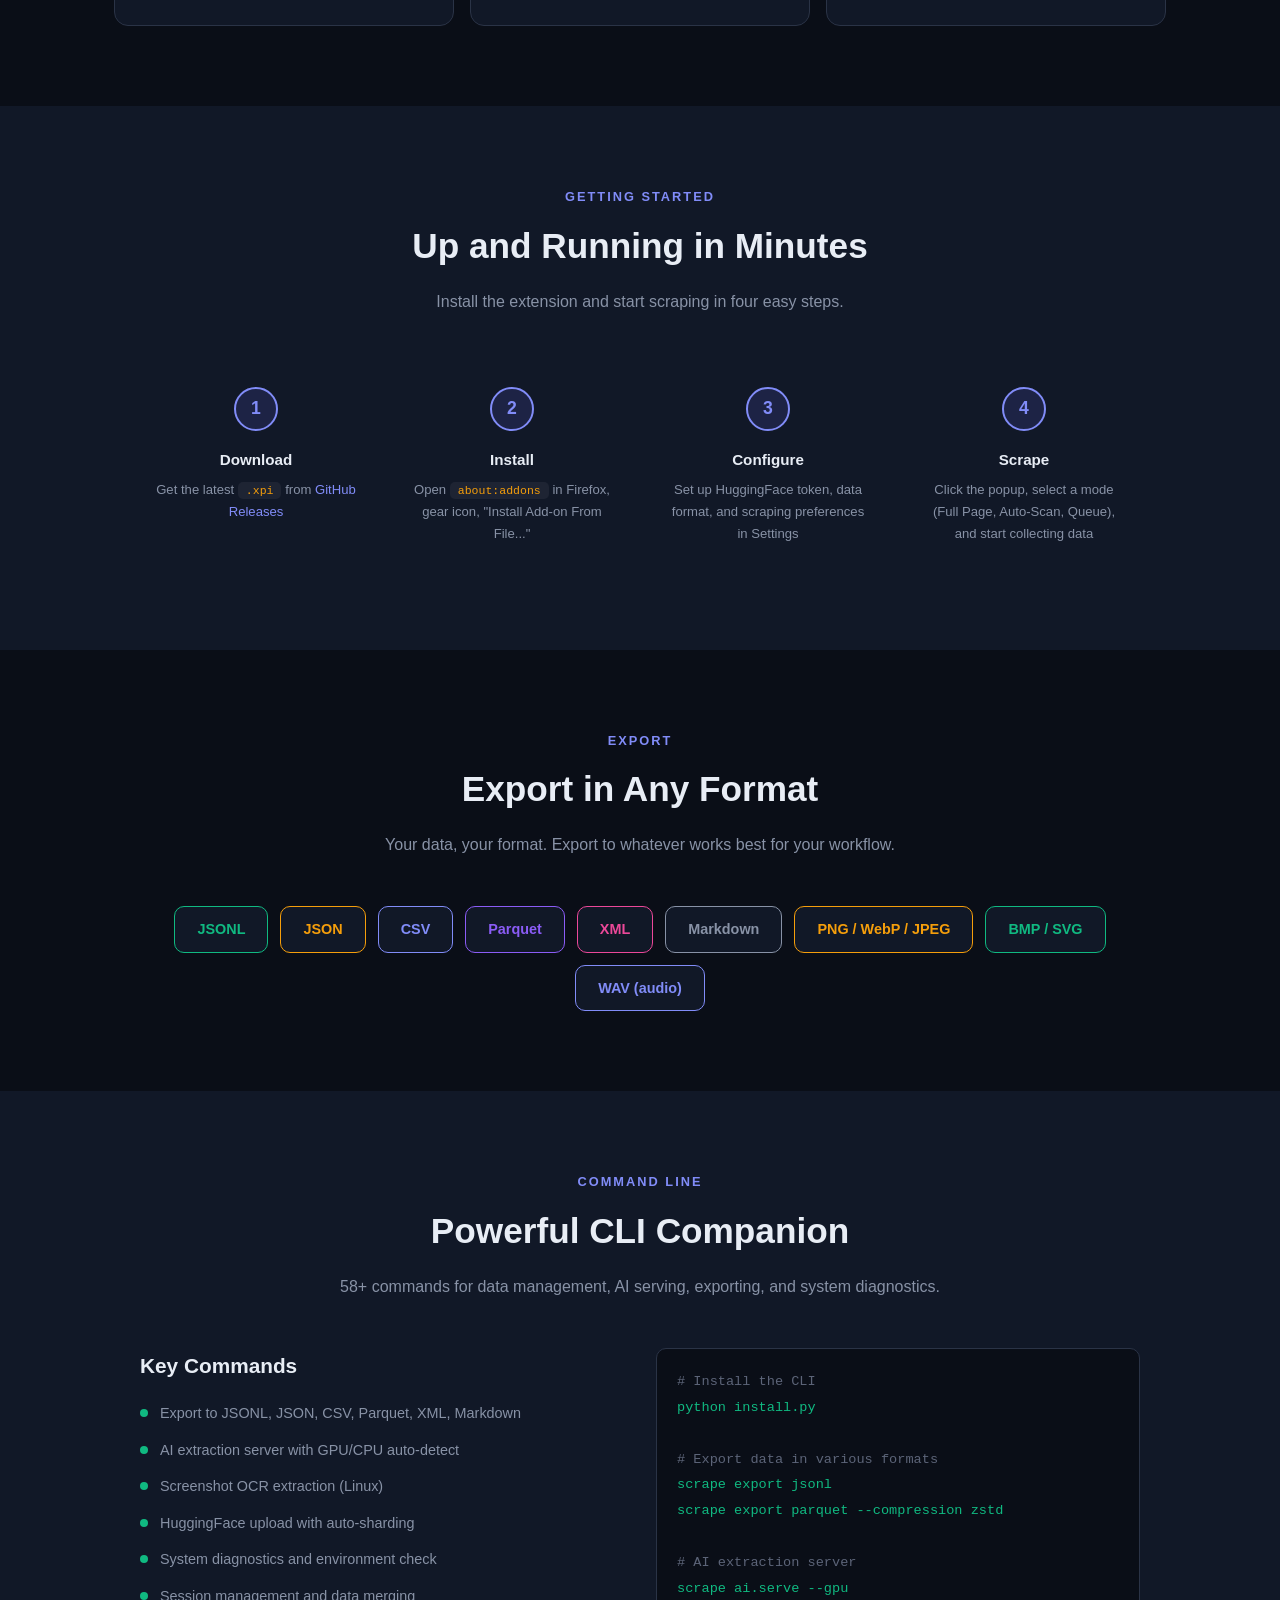
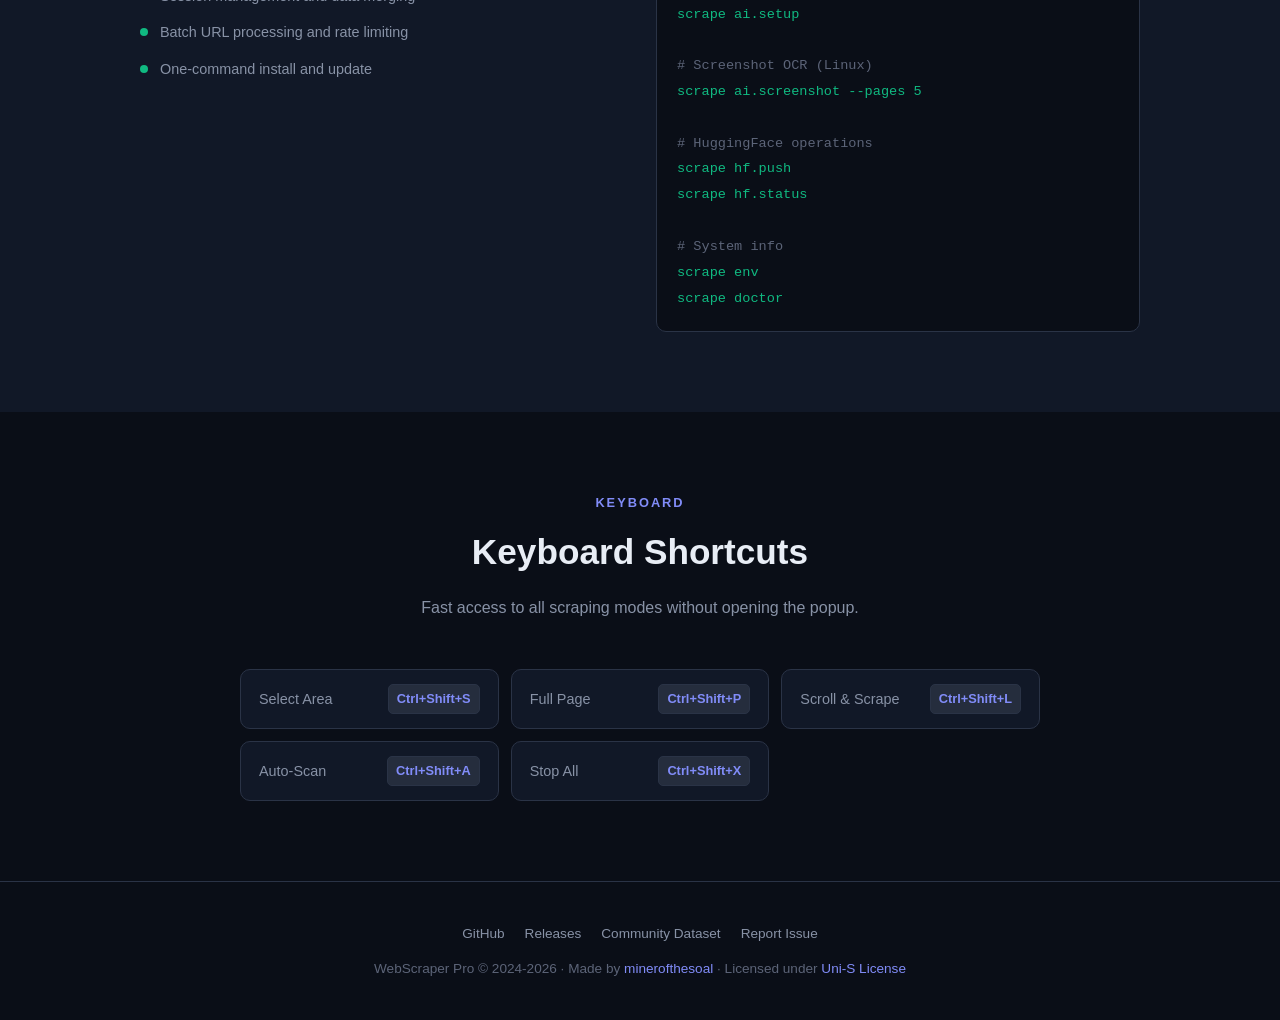
==== commit 5302bac4: "Fix version to 0.8.0 in all remaining files Update build_xpi.sh, install.py, cli/setup.py, cli/scrap" ====
--- a/docs/index.html
+++ b/docs/index.html
@@ -340,15 +340,15 @@
 
   <!-- Hero -->
   <div class="hero">
-    <span class="version-badge">v0.7.2.2 &mdash; Now with AI Screenshot Extract & Video Scraping</span>
+    <span class="version-badge">v0.8.0 &mdash; Local regex extraction, Android swipe UI, improved GwSS</span>
     <h1>WebScraper Pro</h1>
     <p class="tagline">
-      The most powerful Firefox extension for web scraping. AI-powered extraction, interactive graph visualization, batch queuing, and one-click HuggingFace upload.
+      The most powerful Firefox extension for web scraping. Regex-based data extraction, interactive graph visualization, batch queuing, and one-click HuggingFace upload.
     </p>
     <div class="btn-row">
       <a href="https://github.com/minerofthesoal/Scraper/releases" class="btn btn-primary">
         <svg width="16" height="16" viewBox="0 0 16 16" fill="currentColor"><path d="M8 12l-4-4h2.5V4h3v4H12L8 12zM3 14h10v-1H3v1z"/></svg>
-        Download v0.7.2.2
+        Download v0.8.0
       </a>
       <a href="https://github.com/minerofthesoal/Scraper" class="btn btn-secondary">
         <svg width="16" height="16" viewBox="0 0 16 16" fill="currentColor"><path fill-rule="evenodd" d="M8 0C3.58 0 0 3.58 0 8c0 3.54 2.29 6.53 5.47 7.59.4.07.55-.17.55-.38 0-.19-.01-.82-.01-1.49-2.01.37-2.53-.49-2.69-.94-.09-.23-.48-.94-.82-1.13-.28-.15-.68-.52-.01-.53.63-.01 1.08.58 1.23.82.72 1.21 1.87.87 2.33.66.07-.52.28-.87.51-1.07-1.78-.2-3.64-.89-3.64-3.95 0-.87.31-1.59.82-2.15-.08-.2-.36-1.02.08-2.12 0 0 .67-.21 2.2.82.64-.18 1.32-.27 2-.27.68 0 1.36.09 2 .27 1.53-1.04 2.2-.82 2.2-.82.44 1.1.16 1.92.08 2.12.51.56.82 1.27.82 2.15 0 3.07-1.87 3.75-3.65 3.95.29.25.54.73.54 1.48 0 1.07-.01 1.93-.01 2.2 0 .21.15.46.55.38A8.013 8.013 0 0016 8c0-4.42-3.58-8-8-8z"/></svg>
